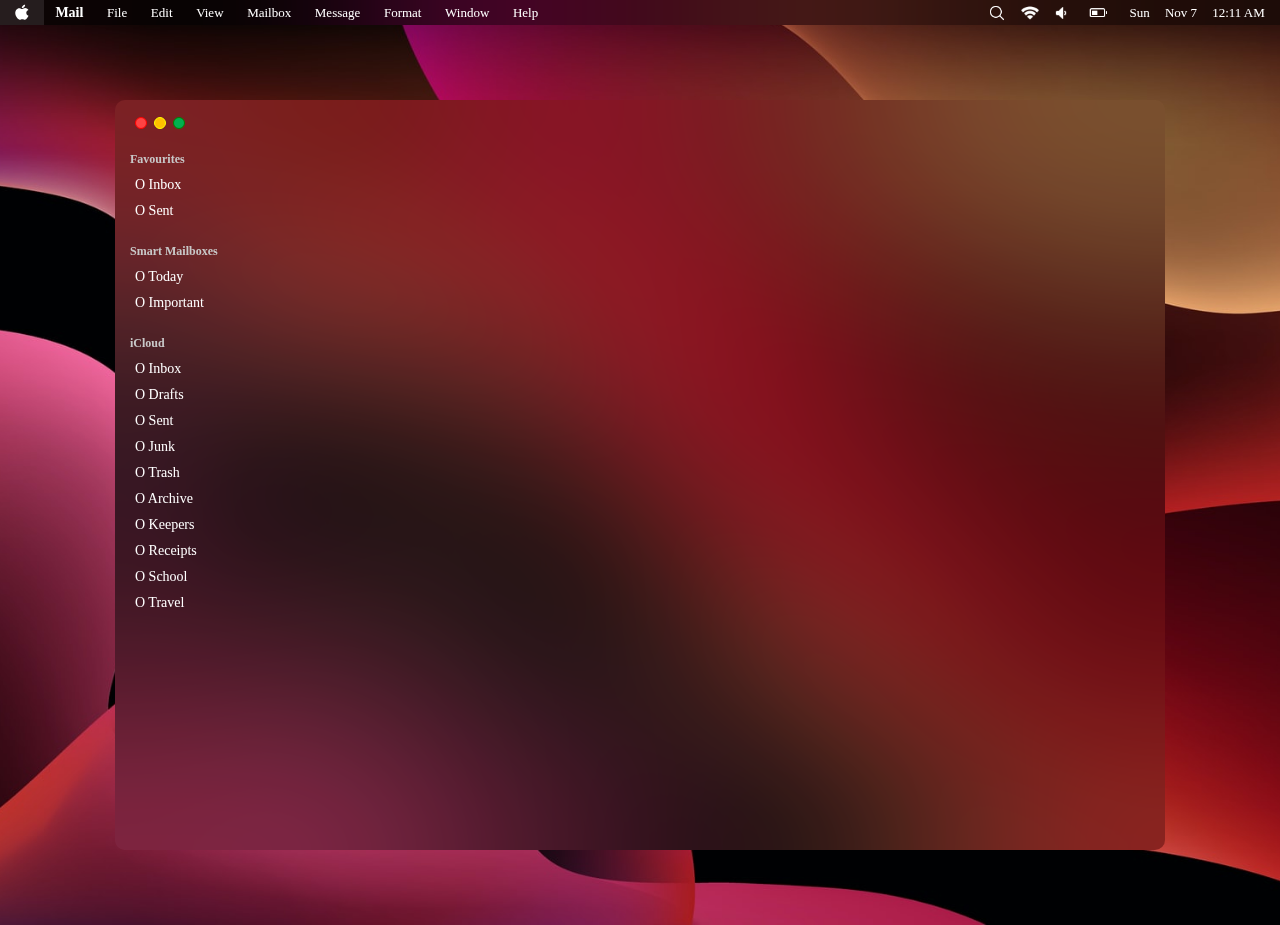
==== macOS/index.html @ 3e03c577 "Added stuff" ====
<!DOCTYPE html>
<html lang="en">
<head>
    <meta charset="UTF-8">
    <meta http-equiv="X-UA-Compatible" content="IE=edge">
    <meta name="viewport" content="width=device-width, initial-scale=1.0">
    <title>New UI</title>
    <link rel="stylesheet" href="style.css">

</head>
<body>

    <nav>
            
            <div class="ribbon">
                <div id="logo">
                    <svg xmlns="http://www.w3.org/2000/svg" x="0px" y="0px"
                    width="18" height="18"
                    viewBox="0 0 172 172"
                    style=" fill:#000000;">
                    <g fill="none" fill-rule="nonzero" stroke="none" stroke-width="1" stroke-linecap="butt" stroke-linejoin="miter" stroke-miterlimit="10" stroke-dasharray="" stroke-dashoffset="0" font-family="none" font-weight="none" font-size="none" text-anchor="none" style="mix-blend-mode: normal">
                        <path d="M0,172v-172h172v172z" fill="none">
                        </path>
                        <g fill="#ffffff">
                            <path d="M115.5625,7.16667c-8.26317,0.48017 -17.74948,5.08363 -23.38965,10.94596c-5.0955,5.332 -9.11578,13.25094 -7.47461,20.91211c8.97983,0.2365 17.99315,-4.48622 23.38965,-10.45605c5.03817,-5.58283 8.85778,-13.37535 7.47461,-21.40202zM116.05241,39.01074c-12.9645,0 -18.38507,7.96452 -27.36491,7.96452c-9.23783,0 -17.68263,-7.46061 -28.86263,-7.46061c-15.20767,0.00717 -38.32487,14.09437 -38.32487,47.2832c0,30.19317 27.35987,63.70215 42.80404,63.70215c9.38117,0.09317 11.65546,-5.89839 24.38346,-5.96289c12.74233,-0.09317 15.49187,6.04172 24.88737,5.96289c10.578,-0.07883 18.83904,-11.70294 24.87337,-20.91211c4.32867,-6.59333 6.10824,-9.95942 9.46224,-17.41276c-24.88983,-6.30667 -29.842,-46.44482 0,-54.74382c-5.633,-9.6105 -22.07558,-18.42057 -31.85808,-18.42057z">
                            </path>
                        </g>
                    </g>
                </svg>
            </div>
                <div id="appname">Mail</div>
                <div>File</div>
                <div>Edit</div>
                <div>View</div>
                <div>Mailbox</div>
                <div>Message</div>
                <div>Format</div>
                <div>Window</div>
                <div>Help</div>
            </div>
        <div class="nav_notif">
            <div class="notibar">
                <div id="time">
                    <div>Sun</div>
                    <div>Nov 7 </div>
                    <div>12:11 AM</div>
                  
                  
                  
             </div>
                <div><img src="[data-uri]"></div>
                <div><img src="[data-uri]"></div>
                <div><img src="[data-uri]"></div>
                <div><img src="[data-uri]"></div>
               
                
            </div>
         </div>
    </nav>

    <div class="middle">
        <div class="window">
            <div class="sidenav">
                <div class="ctrl_buttons">
                    <div></div>
                    <div></div>
                    <div></div>
                </div>
                <div class="mail_nav">
                    <div class="mail_type_categ">Favourites</div>
                    <div class="mail_type">O Inbox</div>
                    <div class="mail_type">O Sent</div>
                    <div class="mail_type_categ">Smart Mailboxes</div>
                    <div class="mail_type">O Today</div>
                    <div class="mail_type">O Important</div>
                    <div class="mail_type_categ">iCloud</div>
                    <div class="mail_type">O Inbox</div>
                    <div class="mail_type">O Drafts</div>
                    <div class="mail_type">O Sent</div>
                    <div class="mail_type">O Junk</div>
                    <div class="mail_type">O Trash</div>
                    <div class="mail_type">O Archive</div>
                    <div class="mail_type">O Keepers</div>
                    <div class="mail_type">O Receipts</div>
                    <div class="mail_type">O School</div>
                    <div class="mail_type">O Travel</div>
                    
                </div>
            </div>
            <div class="app_content">
                <div class="app_nav"></div>
                <div class="item">
                    <div class="item_list"></div>
                    <div class="item_content"></div>
                </div>
                
            </div>
        </div>
    </div>



    <div class="dock">
        <div class="maindock">
            
        </div>
    </div>


</body>
</html>
---- macOS/style.css ----
*{
    box-sizing: border-box;
}

body{
    margin: 0;
    padding: 0;
    background-image: url(photos/bg2.jpg);
    background-position: top;
    background-size: cover;
  
}

nav{
    display: flex;
    background-color: rgba(0, 0, 0, 0.2);
    backdrop-filter: blur(100px);
    height: 25px;
}

#logo{
    width: 20px;
    padding: 10px auto;
}

.ribbon{
    display: flex;
    letter-spacing: 0px;
    font-size: 13px;
    font-weight: 300;
    color: white;
    font-family: sf pro display;
    width: 550px;
    justify-content: space-between;
    align-items: center;
}

.ribbon div{
    flex-grow: 1;
    height: 100%;
    display: flex;
    align-items: center;
    justify-content: center;
}

.ribbon div:hover{
    background-color: rgba(255, 255, 255, 0.1);
    cursor: pointer;
}

#appname{
    font-weight: 600;
    font-size: 14px;
}

.nav_notif{
    display: flex;
    flex-direction: row-reverse;
    flex-grow: 1;
}

.notibar{
    width: 300px;
    display: flex;
    flex-direction: row-reverse;
    font-size: 13px;
    font-weight: 500;
    color: white;
    font-family: sf pro display;
    justify-content: space-between;
    align-items: center;

}

.notibar>div{
    height: 100%;
    display: flex;
    justify-content: center;
    align-items: center;
    flex-grow: 1;
}

.notibar > div:hover{
    background-color: rgba(255, 255, 255, 0.1);
    cursor: pointer;
}

#time{
    display: flex;
    justify-content: space-evenly;
    width: 150px;
    align-items: center;
}

.notibar img{
    height: 18px;
}


.dock{
    width: 100%;
    position: absolute;
    display: flex;
    bottom: 10px;
    justify-content: center;
}


.maindock{
    background-color: aquamarine;
    display: flex;
    justify-content: center;
}


.middle{
    width: 100%;
    height: 900px;
    display: flex;
    justify-content: center;
    align-items: center;
}

.window{
    background-color: rgba(0, 0, 0, 0.1);
    backdrop-filter: blur(100px);
    height: 750px;
    width: 1050px;
    border-radius: 10px;

    display: flex;
}

.sidenav{
    height: 100%;
    width: 200px;
    border-bottom-left-radius: 10px;
    border-top-left-radius: 10px;

    display: flex;
    flex-direction: column;
}

.ctrl_buttons{
    color: white;
    margin-left: 20px;
    height: 50px;
    width: 25%;
    display: flex;
    align-items: center;
    justify-content: space-between;
}

.ctrl_buttons>div{
    width: 12px;
    height: 12px;
    border-radius: 50%;
}

.ctrl_buttons>div:nth-of-type(1){
    border: 0.5px solid red;
    background-color: rgb(255, 67, 67);
}

.ctrl_buttons>div:nth-of-type(2){
    border: 0.5px solid yellow;
    background-color: rgb(255, 192, 0);
}

.ctrl_buttons>div:nth-of-type(3){
    border: 0.5px solid green;
    background-color: rgb(0, 176, 80);
}

.mail_nav{
    height: 100%;
    border-bottom-left-radius: 10px;
    margin: 0 10px;

    display: flex;
    flex-direction: column;
}

.mail_type_categ{
    padding: 5px;
    color: rgb(200, 200, 200);
    font-family: sf pro;
    font-size: 12px;
    font-weight: bold;

}

.mail_nav>div:nth-of-type(4){
    margin-top: 15px;
}

.mail_nav>div:nth-of-type(7){
    margin-top: 15px;
}

.mail_type{
    padding: 5px 10px;
    border-radius: 7px;
    color: white;
    font-family: sf pro;
    font-size: 14px;
    font-weight: 500;
    width: 100%;

}

.mail_type:hover{
    background-color: rgba(255, 255, 255, 0.2);
    backdrop-filter: blur(50px);
    cursor: pointer;
}

.app_content{
    border-bottom-right-radius: 10px;
    border-top-right-radius: 10px;
    flex-grow: 1;

    display: flex;
    flex-wrap: wrap;
}


.app_nav{
    /* background-color: black; */
    border-top-right-radius: 10px;
    width: 100%;
    height: 50px;
}

.item{
    width: 100%;
    height: 700px;
    border-bottom-right-radius: 10px;

    display: flex;
}

.item_list{
    /* background-color: black; */
    width: 35%;
    height: 100%;
}


.item_content{
    border-bottom-right-radius: 10px;
    /* background-color: black; */
    width: 65%;
    height: 100%;

}
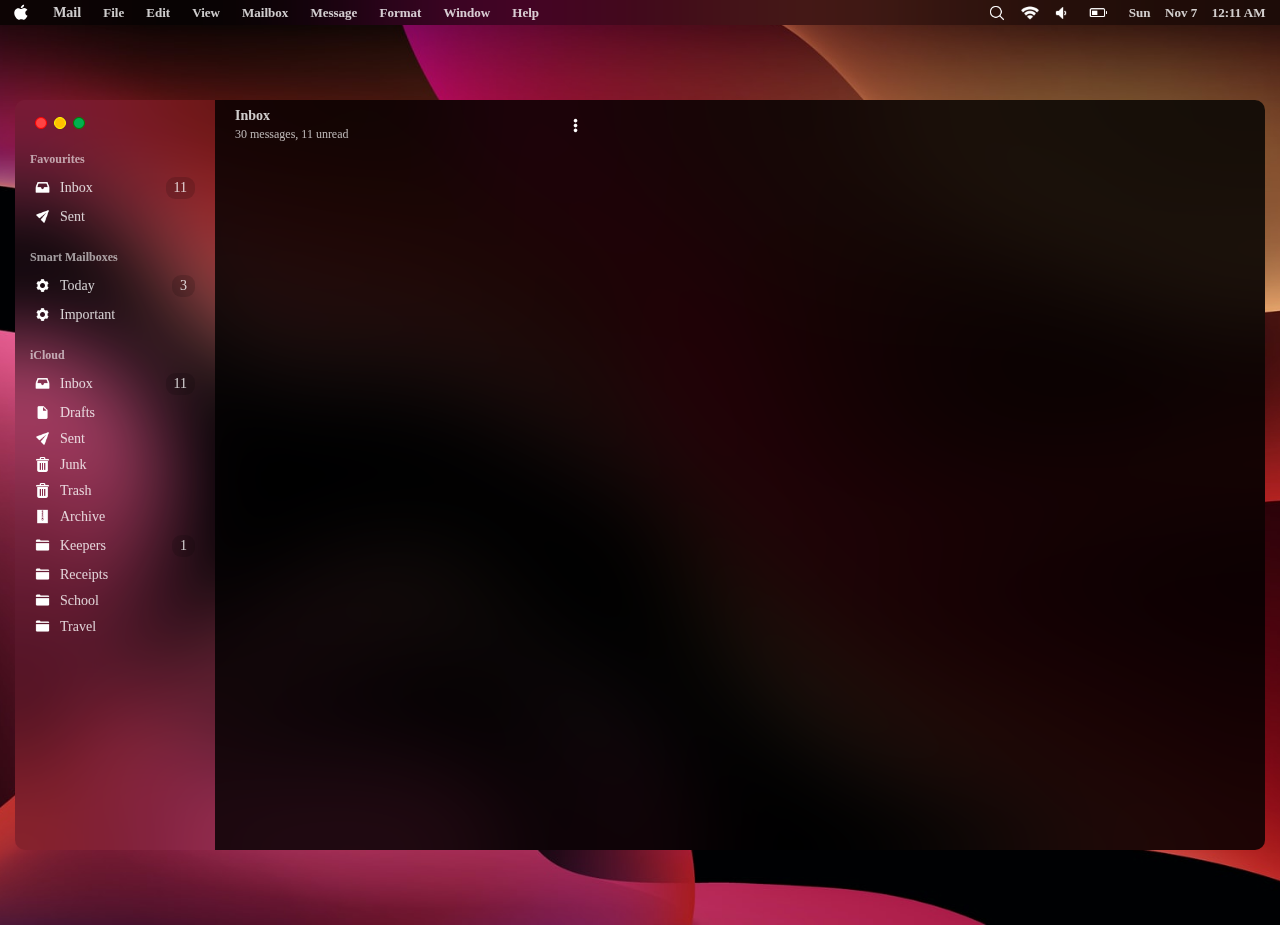
==== commit 614d377f: "Added sidenav and A part of ribbon" ====
--- a/macOS/index.html
+++ b/macOS/index.html
@@ -68,29 +68,49 @@
                 </div>
                 <div class="mail_nav">
                     <div class="mail_type_categ">Favourites</div>
-                    <div class="mail_type">O Inbox</div>
-                    <div class="mail_type">O Sent</div>
+                    <div class="mail_type"><img src="[data-uri]"> <div class="mail_categ_name"> Inbox</div> <div class="new_mail">11</div></div>
+                    <div class="mail_type"><img src="[data-uri]"><div class="mail_categ_name">Sent</div></div>
                     <div class="mail_type_categ">Smart Mailboxes</div>
-                    <div class="mail_type">O Today</div>
-                    <div class="mail_type">O Important</div>
+                    <div class="mail_type"><img src="[data-uri]"><div class="mail_categ_name">Today</div> <div class="new_mail">3</div></div>
+                    <div class="mail_type"><img src="[data-uri]"><div class="mail_categ_name">Important</div></div>
                     <div class="mail_type_categ">iCloud</div>
-                    <div class="mail_type">O Inbox</div>
-                    <div class="mail_type">O Drafts</div>
-                    <div class="mail_type">O Sent</div>
-                    <div class="mail_type">O Junk</div>
-                    <div class="mail_type">O Trash</div>
-                    <div class="mail_type">O Archive</div>
-                    <div class="mail_type">O Keepers</div>
-                    <div class="mail_type">O Receipts</div>
-                    <div class="mail_type">O School</div>
-                    <div class="mail_type">O Travel</div>
+                    <div class="mail_type"><img src="[data-uri]"> <div class="mail_categ_name">Inbox </div> <div class="new_mail">11</div></div>
+                    <div class="mail_type"><img src="[data-uri]"><div class="mail_categ_name">Drafts</div></div>
+                    <div class="mail_type"><img src="[data-uri]"><div class="mail_categ_name">Sent</div></div>
+                    <div class="mail_type"><img src="[data-uri]"><div class="mail_categ_name">Junk</div></div>
+                    <div class="mail_type"><img src="[data-uri]"><div class="mail_categ_name">Trash</div></div>
+                    <div class="mail_type"><img src="[data-uri]"><div class="mail_categ_name">Archive</div></div>
+                    <div class="mail_type"><img src="[data-uri]"><div class="mail_categ_name">Keepers</div> <div class="new_mail">1</div></div>
+                    <div class="mail_type"><img src="[data-uri]"><div class="mail_categ_name">Receipts</div></div>
+                    <div class="mail_type"><img src="[data-uri]"><div class="mail_categ_name">School</div></div>
+                    <div class="mail_type"><img src="[data-uri]"><div class="mail_categ_name">Travel</div></div>
                     
                 </div>
             </div>
             <div class="app_content">
-                <div class="app_nav"></div>
+                <div class="app_nav">
+                    <div class="inbox_head">
+                        <div class="inbox_banner">
+                            <div>Inbox</div>
+                            <div>30 messages, 11 unread</div>
+                        </div>
+                        <div>
+                            <img src="[data-uri]">
+                        </div>
+                    </div>
+                    <div class="content_head"></div>
+                </div>
                 <div class="item">
-                    <div class="item_list"></div>
+                    <div class="item_list">
+                        <div></div>
+                        <div></div>
+                        <div></div>
+                        <div></div>
+                        <div></div>
+                        <div></div>
+                        <div></div>
+                        <div></div>
+                    </div>
                     <div class="item_content"></div>
                 </div>
                 
--- a/macOS/style.css
+++ b/macOS/style.css
@@ -8,6 +8,7 @@
     background-image: url(photos/bg2.jpg);
     background-position: top;
     background-size: cover;
+    font-family: sf pro display;
   
 }
 
@@ -27,8 +28,8 @@
     display: flex;
     letter-spacing: 0px;
     font-size: 13px;
-    font-weight: 300;
-    color: white;
+    font-weight: 600;
+    color: rgba(255, 255, 255, 0.8);
     font-family: sf pro display;
     width: 550px;
     justify-content: space-between;
@@ -38,6 +39,7 @@
 .ribbon div{
     flex-grow: 1;
     height: 100%;
+    border-radius: 5px;
     display: flex;
     align-items: center;
     justify-content: center;
@@ -46,10 +48,11 @@
 .ribbon div:hover{
     background-color: rgba(255, 255, 255, 0.1);
     cursor: pointer;
+    color: white;
 }
 
 #appname{
-    font-weight: 600;
+    font-weight: 800;
     font-size: 14px;
 }
 
@@ -64,8 +67,8 @@
     display: flex;
     flex-direction: row-reverse;
     font-size: 13px;
-    font-weight: 500;
-    color: white;
+    font-weight: 600;
+    color: rgba(255, 255, 255, 0.8);
     font-family: sf pro display;
     justify-content: space-between;
     align-items: center;
@@ -74,6 +77,7 @@
 
 .notibar>div{
     height: 100%;
+    border-radius: 5px;
     display: flex;
     justify-content: center;
     align-items: center;
@@ -82,6 +86,7 @@
 
 .notibar > div:hover{
     background-color: rgba(255, 255, 255, 0.1);
+    color: white;
     cursor: pointer;
 }
 
@@ -123,9 +128,9 @@
 
 .window{
     background-color: rgba(0, 0, 0, 0.1);
-    backdrop-filter: blur(100px);
+    backdrop-filter: blur(50px);
     height: 750px;
-    width: 1050px;
+    width: 1250px;
     border-radius: 10px;
 
     display: flex;
@@ -172,6 +177,21 @@
     background-color: rgb(0, 176, 80);
 }
 
+.ctrl_buttons>div:nth-of-type(1):hover{
+    border: 0px solid red;
+    background-color: rgba(255, 0, 0, 0.3);
+}
+
+.ctrl_buttons>div:nth-of-type(2):hover{
+    border: 0px solid yellow;
+    background-color: rgba(255, 204, 0, 0.7);
+}
+
+.ctrl_buttons>div:nth-of-type(3):hover{
+    border: 0px solid green;
+    background-color: green;
+}
+
 .mail_nav{
     height: 100%;
     border-bottom-left-radius: 10px;
@@ -183,11 +203,52 @@
 
 .mail_type_categ{
     padding: 5px;
-    color: rgb(200, 200, 200);
+    color: rgb(255, 255, 255, 0.6);
     font-family: sf pro;
     font-size: 12px;
     font-weight: bold;
-
+    
+}
+
+.mail_categ_name{
+    flex: 1;
+    transition: margin-left 150ms;
+}
+
+.new_mail{
+    background-color: rgba(0, 0, 0, 0.15);
+    border-radius: 9px;
+    float: right;
+    padding: 3px 8px;
+    
+}
+
+.mail_type:hover>.new_mail{
+    background-color: rgba(255, 255, 255, 0.7);
+    color: black;
+    animation-name: wiggle;
+    animation-duration: 300ms;
+    animation-iteration-count: infinite;
+
+}
+
+@keyframes wiggle{
+    0% {
+        transform: rotate(0deg);
+    }
+
+    33% {
+        transform: rotate(-5deg);
+    }
+
+    100% {
+        transform: rotate(5deg);
+    }
+}
+
+
+.mail_type:hover .mail_categ_name{
+    margin-left: 2px;
 }
 
 .mail_nav>div:nth-of-type(4){
@@ -201,24 +262,35 @@
 .mail_type{
     padding: 5px 10px;
     border-radius: 7px;
-    color: white;
+    color: rgba(255, 255, 255, 0.8);
     font-family: sf pro;
     font-size: 14px;
     font-weight: 500;
     width: 100%;
 
+    display: flex;
+    align-items: center;
+
+}
+
+
+.mail_type>img{
+    height: 15px;
+    margin-right: 10px;
 }
 
 .mail_type:hover{
-    background-color: rgba(255, 255, 255, 0.2);
-    backdrop-filter: blur(50px);
+    background: linear-gradient(to right, rgba(255, 255, 255, 0.3), rgba(255, 255, 255, 0.1));
     cursor: pointer;
+    color: white;
 }
 
 .app_content{
     border-bottom-right-radius: 10px;
     border-top-right-radius: 10px;
     flex-grow: 1;
+    width: 1050px;
+    background-color: rgba(0, 0, 0, 0.8);
 
     display: flex;
     flex-wrap: wrap;
@@ -226,10 +298,49 @@
 
 
 .app_nav{
-    /* background-color: black; */
     border-top-right-radius: 10px;
     width: 100%;
     height: 50px;
+
+    display: flex;
+}
+
+.inbox_head{
+    width: 35%;
+
+    display: flex;
+    justify-content: center;
+    align-items: center;
+}
+
+
+.inbox_banner{
+    margin-left: 20px;
+    width: 100%;
+}
+
+.inbox_banner>div:nth-of-type(1){
+    font-size: 14px;
+    /* width: 70%; */
+    font-weight: 800;
+    color: rgba(255, 255, 255, 0.8);
+}
+
+.inbox_banner>div:nth-of-type(2){
+    font-size: 12px;
+    margin-top: 3px;
+    font-weight: 500;
+    color: rgba(255, 255, 255, 0.7);
+}
+
+.inbox_head>div:nth-of-type(2){
+    width:50px;
+}
+
+.inbox_head>div:nth-of-type(2)>img{
+    float: right;
+    height: 15px;
+    width: 15px;
 }
 
 .item{
@@ -241,11 +352,27 @@
 }
 
 .item_list{
-    /* background-color: black; */
+    /* background-color: grey; */
     width: 35%;
     height: 100%;
-}
-
+
+    display: flex;
+    flex-direction: column;
+    align-items: center;
+    justify-content: space-between;
+}
+
+.item_list>div{
+    /* background-color: yellow; */
+    width: 95%;
+    border-radius: 10px;
+    flex:1;
+    max-height: 83px;
+    overflow:hidden;
+}
+.item_list>div:hover{
+    transform: scale(1.03);
+}
 
 .item_content{
     border-bottom-right-radius: 10px;
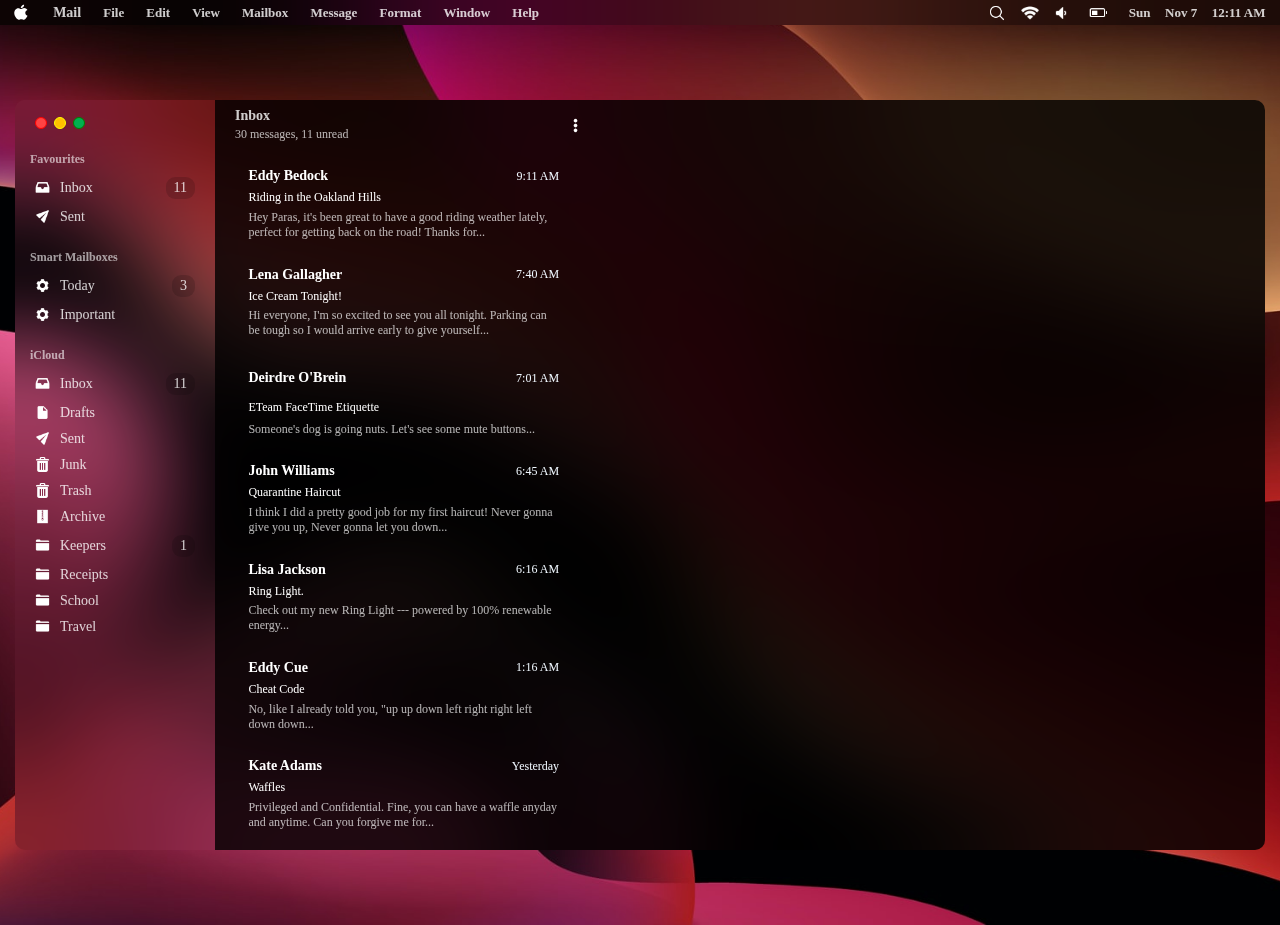
==== commit 958f0806: "Added Content_Nav" ====
--- a/macOS/index.html
+++ b/macOS/index.html
@@ -102,14 +102,82 @@
                 </div>
                 <div class="item">
                     <div class="item_list">
-                        <div></div>
-                        <div></div>
-                        <div></div>
-                        <div></div>
-                        <div></div>
-                        <div></div>
-                        <div></div>
-                        <div></div>
+                        <div class="email">
+                            <div class="email_head">
+                                <div class="sender">Eddy Bedock</div>
+                                <div class="sent_time">9:11 AM</div>
+                            </div>
+                            <div>Riding in the Oakland Hills</div>
+                            <div>Hey Paras, it's been great to have a good riding weather lately, perfect 
+                                for getting back on the road! Thanks for...
+                            </div>
+                        </div>
+                        <div class="email">
+                            <div class="email_head">
+                                <div class="sender">Lena Gallagher</div>
+                                <div class="sent_time">7:40 AM</div>
+                            </div>
+                            <div>Ice Cream Tonight!</div>
+                            <div>Hi everyone, I'm so excited to see you all tonight. Parking
+                                can be tough so I would arrive early to give yourself...
+                            </div>
+                        </div>
+                        <div class="email">
+                            <div class="email_head">
+                                <div class="sender">Deirdre O'Brein</div>
+                                <div class="sent_time">7:01 AM</div>
+                            </div>
+                            <div class="email_title">ETeam FaceTime Etiquette</div>
+                            <div>Someone's dog is going nuts. Let's see some mute buttons...
+                            </div>
+                        </div>
+                        <div class="email">
+                            <div class="email_head">
+                                <div class="sender">John Williams</div>
+                                <div class="sent_time">6:45 AM</div>
+                            </div>
+                            <div>Quarantine Haircut</div>
+                            <div>I think I did a pretty good job for my first haircut! Never gonna give you up, Never gonna let you down...
+                            </div>
+                        </div>
+                        <div class="email">
+                            <div class="email_head">
+                                <div class="sender">Lisa Jackson</div>
+                                <div class="sent_time">6:16 AM</div>
+                            </div>
+                            <div>Ring Light.</div>
+                            <div>Check out my new Ring Light --- powered by 100% renewable energy...
+                            </div>
+                        </div>
+                        <div class="email">
+                            <div class="email_head">
+                                <div class="sender">Eddy Cue</div>
+                                <div class="sent_time">1:16 AM</div>
+                            </div>
+                            <div>Cheat Code</div>
+                            <div>No, like I already told you, "up up down left right right left down down...
+                            </div>
+                        </div>
+                        <div class="email">
+                            <div class="email_head">
+                                <div class="sender">Kate Adams</div>
+                                <div class="sent_time">Yesterday</div>
+                            </div>
+                            <div>Waffles</div>
+                            <div>Privileged and Confidential. Fine, you can have a waffle anyday and anytime.
+                                 Can you forgive me for...
+                            </div>
+                        </div>
+                        <!-- <div class="email">
+                            <div class="email_head">
+                                <div class="sender">Matthew Laycock</div>
+                                <div class="sent_time">Yesterday</div>
+                            </div>
+                            <div>Moving</div>
+                            <div>Alisha and Tia love the new neighbourhood and are making friends already!
+                                Here are some pictures of them around the...
+                            </div>
+                        </div> -->
                     </div>
                     <div class="item_content"></div>
                 </div>
--- a/macOS/style.css
+++ b/macOS/style.css
@@ -355,23 +355,85 @@
     /* background-color: grey; */
     width: 35%;
     height: 100%;
+    padding: 6px 0;;
 
     display: flex;
     flex-direction: column;
     align-items: center;
-    justify-content: space-between;
+    justify-content: space-around;
 }
 
 .item_list>div{
     /* background-color: yellow; */
-    width: 95%;
-    border-radius: 10px;
+    width: 90%;
     flex:1;
-    max-height: 83px;
     overflow:hidden;
 }
-.item_list>div:hover{
-    transform: scale(1.03);
+
+
+.email{
+    /* background-color: rgba(255, 255, 255, 0.3); */
+    border-radius: 8px;
+    color: aliceblue;
+    font-size: 12px;
+    padding: 5px 0;
+    max-height: 90px;
+    display: flex;
+    flex-direction: column;
+    justify-content: space-evenly;
+}
+
+.email:hover{
+    /* background-color: #1554a7; */
+    background-color: #134fb6;
+    transform: scale(1.01);
+    transition: transform 150ms;
+}
+
+.email>div{
+    
+    width: 100%;
+    padding-left: 15px;
+    padding-right: 5px;
+    padding-bottom: 5px;
+    padding-top: 2px;
+}
+
+.email>div:nth-of-type(1){
+    display: flex;
+    align-items: center;
+    flex-grow: 2;
+    padding-bottom: 2px;
+}
+
+.email>div:nth-of-type(2){
+    display: flex;
+    align-items: center;
+    flex-grow: 1;
+    color: rgba(255, 255, 255, 1);
+    padding-bottom: 2px;
+    padding-top: 2px;
+}
+
+.email>div:nth-of-type(3){
+    color: rgba(255, 255, 255, 0.7);
+    padding-top: 2px;
+}
+
+.email_head{
+    display: flex;
+    width: 100%;
+}
+
+.sender{
+    color: white;
+    font-size: 14px;
+    font-weight: 600;
+    flex:1;
+}
+
+.sent_time{
+    font-weight: 400;
 }
 
 .item_content{
